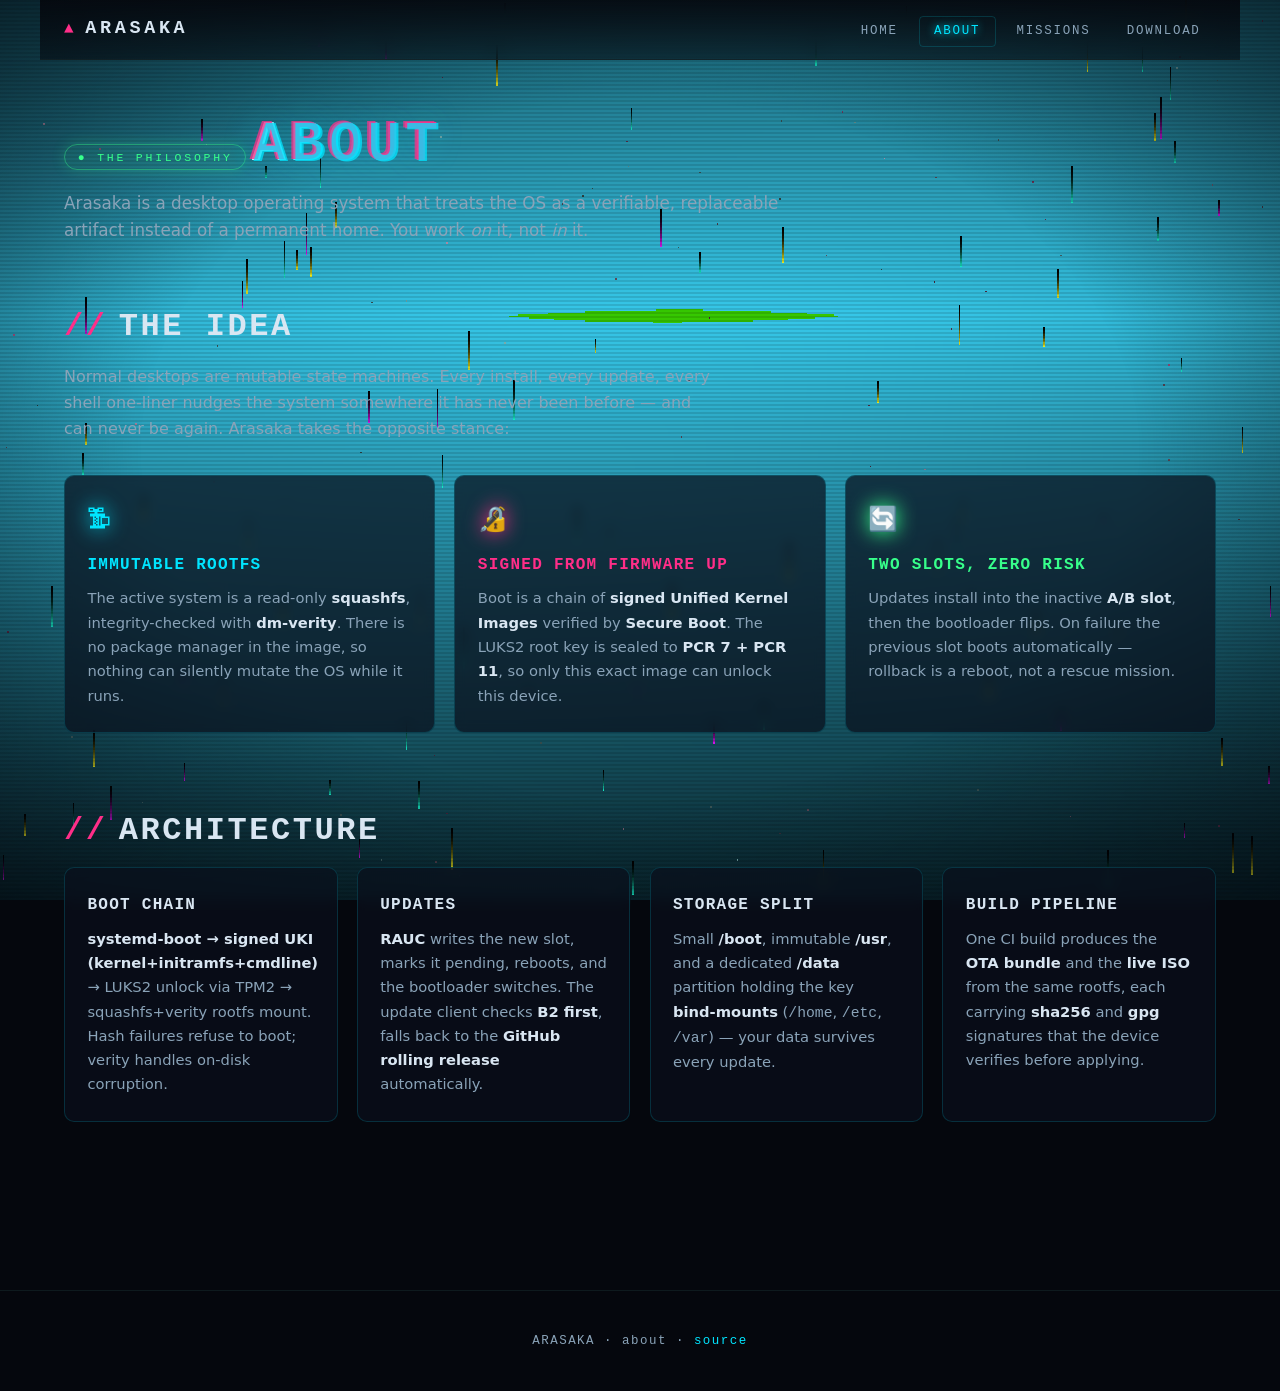
==== about.html @ d81a2105 "feat: static site - WASM background, home/about/missions/download/404 pages" ====
<!DOCTYPE html>
<html lang="en">
<head>
<meta charset="utf-8">
<meta name="viewport" content="width=device-width, initial-scale=1">
<title>About — ARASAKA</title>
<meta name="description" content="About the Arasaka project: philosophy, architecture, and how the immutable Arch + COSMIC desktop OS is built.">
<link rel="icon" href="data:image/svg+xml,%3Csvg xmlns='http://www.w3.org/2000/svg' viewBox='0 0 24 24'%3E%3Cpath fill='%23ff2e88' d='M12 2 2 22h20Z'/%3E%3C/svg%3E">
<link rel="stylesheet" href="assets/css/style.css">
</head>
<body class="scanlines">
<canvas id="bg" aria-hidden="true"></canvas>

<nav>
  <a class="logo" href="index.html"><span class="tri">▲</span>ARASAKA</a>
  <ul>
    <li><a class="link" href="index.html">Home</a></li>
    <li><a class="link" href="about.html" aria-current="page">About</a></li>
    <li><a class="link" href="missions.html">Missions</a></li>
    <li><a class="link" href="download.html">Download</a></li>
  </ul>
</nav>

<div class="page-hero">
  <span class="badge">● the philosophy</span>
  <h1 class="glitch" data-text="ABOUT">ABOUT</h1>
  <p class="sub">
    Arasaka is a desktop operating system that treats the OS as a verifiable,
    replaceable artifact instead of a permanent home. You work <i>on</i> it,
    not <i>in</i> it.
  </p>
</div>

<main>
  <section>
    <h2 class="sec">The idea</h2>
    <p class="sec-sub">
      Normal desktops are mutable state machines. Every install, every update,
      every shell one-liner nudges the system somewhere it has never been before —
      and can never be again. Arasaka takes the opposite stance:
    </p>
    <div class="grid">
      <div class="card cyan">
        <div class="icon">🗜</div>
        <h3>Immutable rootfs</h3>
        <p>The active system is a read-only <b>squashfs</b>, integrity-checked with <b>dm-verity</b>. There is no package manager in the image, so nothing can silently mutate the OS while it runs.</p>
      </div>
      <div class="card magenta">
        <div class="icon">🔏</div>
        <h3>Signed from firmware up</h3>
        <p>Boot is a chain of <b>signed Unified Kernel Images</b> verified by <b>Secure Boot</b>. The LUKS2 root key is sealed to <b>PCR 7 + PCR 11</b>, so only this exact image can unlock this device.</p>
      </div>
      <div class="card green">
        <div class="icon">🔄</div>
        <h3>Two slots, zero risk</h3>
        <p>Updates install into the inactive <b>A/B slot</b>, then the bootloader flips. On failure the previous slot boots automatically — rollback is a reboot, not a rescue mission.</p>
      </div>
    </div>
  </section>

  <section>
    <h2 class="sec">Architecture</h2>
    <div class="grid">
      <div class="card">
        <h3>Boot chain</h3>
        <p><b>systemd-boot → signed UKI (kernel+initramfs+cmdline)</b> → LUKS2 unlock via TPM2 → squashfs+verity rootfs mount. Hash failures refuse to boot; verity handles on-disk corruption.</p>
      </div>
      <div class="card">
        <h3>Updates</h3>
        <p><b>RAUC</b> writes the new slot, marks it pending, reboots, and the bootloader switches. The update client checks <b>B2 first</b>, falls back to the <b>GitHub rolling release</b> automatically.</p>
      </div>
      <div class="card">
        <h3>Storage split</h3>
        <p>Small <b>/boot</b>, immutable <b>/usr</b>, and a dedicated <b>/data</b> partition holding the key <b>bind-mounts</b> (<code>/home</code>, <code>/etc</code>, <code>/var</code>) — your data survives every update.</p>
      </div>
      <div class="card">
        <h3>Build pipeline</h3>
        <p>One CI build produces the <b>OTA bundle</b> and the <b>live ISO</b> from the same rootfs, each carrying <b>sha256</b> and <b>gpg</b> signatures that the device verifies before applying.</p>
      </div>
    </div>
  </section>
</main>

<footer>
  <p>ARASAKA · about · <a href="https://github.com/arasaka-cpu/arasaka" target="_blank" rel="noopener">source</a></p>
</footer>

<script src="assets/js/loader.js" defer></script>
</body>
</html>
---- assets/css/style.css ----
/* =============================================================
   ARASAKA site theme — neon cyberpunk, no JS for the pretty parts.
   Motion is: CSS keyframes + a WASM-rendered <canvas> background.
   ============================================================= */

:root {
  --bg: #05070d;
  --panel: rgba(10, 16, 28, 0.72);
  --panel-solid: #0a101c;
  --line: rgba(0, 229, 255, 0.16);
  --line-soft: rgba(127, 255, 240, 0.08);
  --cyan: #00e5ff;
  --magenta: #ff2e88;
  --green: #37ff8b;
  --amber: #ffc837;
  --text: #d9e6f2;
  --text-dim: #8aa3b8;
  --mono: "JetBrains Mono", "Fira Code", ui-monospace, "Cascadia Mono", Consolas, monospace;
  --sans: "Inter", system-ui, -apple-system, "Segoe UI", Roboto, sans-serif;
}

* { box-sizing: border-box; margin: 0; padding: 0; }

html { scroll-behavior: smooth; }

body {
  background: var(--bg);
  color: var(--text);
  font-family: var(--sans);
  line-height: 1.65;
  min-height: 100vh;
  overflow-x: hidden;
}

::selection { background: var(--magenta); color: #fff; }

/* ---------- animated WASM background ---------- */
#bg {
  position: fixed;
  inset: 0;
  width: 100%;
  height: 100%;
  z-index: -2;
  object-fit: cover;
  image-rendering: pixelated;
  opacity: 0.9;
}

/* CRT scanlines + vignette (pure CSS) */
.scanlines::before {
  content: "";
  position: fixed;
  inset: 0;
  z-index: -1;
  pointer-events: none;
  background: repeating-linear-gradient(
    0deg,
    rgba(0, 0, 0, 0) 0px,
    rgba(0, 0, 0, 0) 2px,
    rgba(0, 0, 0, 0.22) 3px,
    rgba(0, 0, 0, 0) 4px
  );
}
.scanlines::after {
  content: "";
  position: fixed;
  inset: 0;
  z-index: -1;
  pointer-events: none;
  background: radial-gradient(
    ellipse at center,
    rgba(0, 0, 0, 0) 55%,
    rgba(2, 4, 10, 0.55) 100%
  );
}

/* ---------- nav ---------- */
nav {
  position: sticky;
  top: 0;
  z-index: 50;
  display: flex;
  align-items: center;
  justify-content: space-between;
  gap: 1rem;
  padding: 0.9rem 1.5rem;
  max-width: 1200px;
  margin: 0 auto;
  flex-wrap: wrap;
  background: linear-gradient(180deg, rgba(5, 7, 13, 0.9), rgba(5, 7, 13, 0.55));
  backdrop-filter: blur(10px);
  border-bottom: 1px solid var(--line-soft);
}

.logo {
  font-family: var(--mono);
  font-weight: 800;
  font-size: 1.15rem;
  letter-spacing: 0.2em;
  text-decoration: none;
  color: var(--text);
  display: flex;
  align-items: center;
  gap: 0.5rem;
  white-space: nowrap;
}
.logo .tri { color: var(--magenta); font-size: 1rem; animation: pulse 2.4s infinite; }

nav ul {
  list-style: none;
  display: flex;
  gap: 0.35rem;
  flex-wrap: wrap;
}
nav a.link {
  font-family: var(--mono);
  font-size: 0.78rem;
  letter-spacing: 0.14em;
  text-transform: uppercase;
  text-decoration: none;
  color: var(--text-dim);
  padding: 0.45rem 0.9rem;
  border: 1px solid transparent;
  border-radius: 4px;
  transition: color 0.15s, border-color 0.15s, box-shadow 0.15s;
}
nav a.link:hover { color: var(--cyan); border-color: var(--line); box-shadow: 0 0 12px rgba(0, 229, 255, 0.25); }
nav a.link[aria-current] { color: var(--cyan); border-color: var(--line); text-shadow: 0 0 8px var(--cyan); }

/* ---------- hero ---------- */
.hero {
  min-height: 72vh;
  display: flex;
  flex-direction: column;
  justify-content: center;
  align-items: flex-start;
  gap: 1.4rem;
  padding: 4rem 1.5rem;
  max-width: 1200px;
  margin: 0 auto;
}

.badge {
  font-family: var(--mono);
  font-size: 0.72rem;
  letter-spacing: 0.24em;
  text-transform: uppercase;
  color: var(--green);
  border: 1px solid rgba(55, 255, 139, 0.4);
  padding: 0.35rem 0.8rem;
  border-radius: 999px;
  background: rgba(55, 255, 139, 0.06);
  box-shadow: 0 0 14px rgba(55, 255, 139, 0.2);
  animation: pulse 3s infinite;
}

h1 {
  font-family: var(--mono);
  font-size: clamp(2.6rem, 8vw, 5.4rem);
  font-weight: 800;
  letter-spacing: 0.06em;
  line-height: 1;
  text-transform: uppercase;
  background: linear-gradient(90deg, var(--text) 0%, var(--cyan) 40%, var(--magenta) 100%);
  -webkit-background-clip: text;
  background-clip: text;
  color: transparent;
  text-shadow: 0 0 40px rgba(0, 229, 255, 0.15);
}

h1 .cursor {
  color: var(--cyan);
  background: linear-gradient(90deg, var(--text) 0%, var(--cyan) 40%, var(--magenta) 100%);
  -webkit-background-clip: text;
  background-clip: text;
  animation: blink 1s steps(2) infinite;
}

.hero p.tagline {
  max-width: 56ch;
  color: var(--text-dim);
  font-size: clamp(1rem, 1.8vw, 1.2rem);
}
.hero p.tagline b { color: var(--cyan); font-weight: 600; }

/* ---------- sections ---------- */
main { max-width: 1200px; margin: 0 auto; padding: 1rem 1.5rem 6rem; }

section { margin-bottom: 4.5rem; }

h2.sec {
  font-family: var(--mono);
  font-size: clamp(1.4rem, 3vw, 2rem);
  font-weight: 700;
  letter-spacing: 0.08em;
  text-transform: uppercase;
  margin-bottom: 0.6rem;
  display: flex;
  align-items: center;
  gap: 0.7rem;
}
h2.sec::before { content: "//"; color: var(--magenta); }
.sec-sub { color: var(--text-dim); max-width: 64ch; margin-bottom: 2rem; }

/* ---------- cards ---------- */
.grid {
  display: grid;
  grid-template-columns: repeat(auto-fit, minmax(260px, 1fr));
  gap: 1.2rem;
}

.card {
  background: var(--panel);
  border: 1px solid var(--line);
  border-radius: 10px;
  padding: 1.5rem 1.4rem;
  backdrop-filter: blur(6px);
  transition: transform 0.2s, border-color 0.2s, box-shadow 0.2s;
}
.card:hover {
  transform: translateY(-4px);
  border-color: rgba(0, 229, 255, 0.5);
  box-shadow: 0 8px 30px rgba(0, 229, 255, 0.12);
}
.card .icon {
  font-size: 1.5rem;
  margin-bottom: 0.8rem;
  filter: drop-shadow(0 0 10px currentColor);
}
.card.cyan { color: var(--cyan); }
.card.magenta { color: var(--magenta); }
.card.green { color: var(--green); }
.card.amber { color: var(--amber); }
.card h3 { font-family: var(--mono); font-size: 1rem; letter-spacing: 0.08em; text-transform: uppercase; margin-bottom: 0.5rem; }
.card p { color: var(--text-dim); font-size: 0.92rem; }
.card p b { color: var(--text); }

/* ---------- glitch title ---------- */
.glitch {
  position: relative;
  display: inline-block;
}
.glitch::before,
.glitch::after {
  content: attr(data-text);
  position: absolute;
  inset: 0;
  pointer-events: none;
}
.glitch::before {
  color: var(--magenta);
  transform: translate(-2px, -1px);
  animation: glitch-a 2.4s infinite steps(2, end);
  opacity: 0.75;
}
.glitch::after {
  color: var(--cyan);
  transform: translate(2px, 1px);
  animation: glitch-b 3.1s infinite steps(2, end);
  opacity: 0.75;
}

/* ---------- ticker ---------- */
.ticker {
  overflow: hidden;
  border-top: 1px solid var(--line);
  border-bottom: 1px solid var(--line);
  padding: 0.8rem 0;
  margin-bottom: 4.5rem;
  background: rgba(0, 0, 0, 0.3);
}
.ticker-track {
  display: flex;
  gap: 3rem;
  width: max-content;
  white-space: nowrap;
  animation: ticker 28s linear infinite;
}
.ticker-track span { font-family: var(--mono); font-size: 0.85rem; letter-spacing: 0.18em; text-transform: uppercase; color: var(--text-dim); }
.ticker-track span b { color: var(--cyan); font-weight: 600; }

/* ---------- timeline / missions ---------- */
.timeline { border-left: 1px solid var(--line); margin-left: 0.5rem; padding-left: 1.6rem; }
.tl-item { position: relative; margin-bottom: 2.2rem; }
.tl-item::before {
  content: "";
  position: absolute;
  left: -1.6rem;
  top: 0.4rem;
  width: 11px;
  height: 11px;
  border-radius: 50%;
  background: var(--cyan);
  box-shadow: 0 0 10px var(--cyan);
  transform: translateX(-50%);
}
.tl-item.done::before { background: var(--green); box-shadow: 0 0 10px var(--green); }
.tl-item.next::before { background: var(--amber); box-shadow: 0 0 10px var(--amber); }
.tl-item h3 { font-family: var(--mono); font-size: 1rem; letter-spacing: 0.06em; text-transform: uppercase; margin-bottom: 0.3rem; }
.tl-item p { color: var(--text-dim); font-size: 0.95rem; max-width: 70ch; }

.status {
  font-family: var(--mono);
  font-size: 0.7rem;
  letter-spacing: 0.16em;
  padding: 0.2rem 0.6rem;
  border-radius: 4px;
  margin-left: 0.6rem;
  vertical-align: middle;
}
.status.done { color: var(--green); border: 1px solid rgba(55,255,139,0.5); }
.status.next { color: var(--amber); border: 1px solid rgba(255,200,55,0.5); }
.status.now { color: var(--cyan); border: 1px solid rgba(0,229,255,0.5); }

/* progress bars (pure CSS animation) */
.bar {
  height: 8px;
  max-width: 420px;
  border-radius: 999px;
  background: rgba(255, 255, 255, 0.06);
  border: 1px solid var(--line-soft);
  overflow: hidden;
  margin-top: 0.7rem;
}
.bar > div {
  height: 100%;
  background: linear-gradient(90deg, var(--cyan), var(--magenta));
  border-radius: 999px;
  animation: grow 1.4s cubic-bezier(0.2, 0.8, 0.2, 1) both;
}

/* ---------- download page ---------- */
.dl-block { margin-bottom: 2.6rem; }
.dl-block h3 { font-family: var(--mono); font-size: 1.05rem; letter-spacing: 0.06em; text-transform: uppercase; margin-bottom: 0.8rem; color: var(--cyan); }
.dl-block p { color: var(--text-dim); max-width: 72ch; margin-bottom: 0.8rem; }
.dl-block p b { color: var(--text); }

.code-box {
  font-family: var(--mono);
  font-size: 0.9rem;
  background: rgba(0, 0, 0, 0.5);
  border: 1px solid var(--line);
  border-left: 3px solid var(--cyan);
  border-radius: 6px;
  padding: 0.9rem 1.1rem;
  margin: 0.8rem 0 1.2rem;
  overflow-x: auto;
  white-space: pre-wrap;
  word-break: break-all;
}

.big-btn {
  display: inline-flex;
  align-items: center;
  gap: 0.7rem;
  font-family: var(--mono);
  font-size: 0.9rem;
  font-weight: 600;
  letter-spacing: 0.12em;
  text-transform: uppercase;
  text-decoration: none;
  color: var(--bg);
  background: linear-gradient(90deg, var(--cyan), var(--magenta));
  padding: 0.95rem 1.8rem;
  border-radius: 8px;
  box-shadow: 0 0 24px rgba(0, 229, 255, 0.35);
  transition: transform 0.15s, box-shadow 0.2s;
}
.big-btn:hover { transform: translateY(-2px); box-shadow: 0 0 40px rgba(255, 46, 136, 0.5); }

/* ---------- footer ---------- */
footer {
  border-top: 1px solid var(--line-soft);
  padding: 2.5rem 1.5rem;
  text-align: center;
  color: var(--text-dim);
  font-family: var(--mono);
  font-size: 0.78rem;
  letter-spacing: 0.12em;
}
footer a { color: var(--cyan); text-decoration: none; }
footer a:hover { text-shadow: 0 0 8px var(--cyan); }

/* ---------- page hero ---------- */
.page-hero { padding: 3.5rem 1.5rem 2.5rem; max-width: 1200px; margin: 0 auto; }
.page-hero h1 { font-size: clamp(2rem, 6vw, 3.6rem); }
.page-hero .sub { color: var(--text-dim); max-width: 68ch; margin-top: 1rem; font-size: 1.05rem; }

/* ---------- keyframes ---------- */
@keyframes pulse {
  0%, 100% { opacity: 1; }
  50% { opacity: 0.45; }
}
@keyframes blink { 0%, 49% { opacity: 1; } 50%, 100% { opacity: 0; } }
@keyframes ticker {
  from { transform: translateX(0); }
  to { transform: translateX(-50%); }
}
@keyframes grow {
  from { width: 0; }
}
@keyframes glitch-a {
  0%, 86%, 100% { clip-path: inset(0 0 100% 0); transform: translate(0, 0); }
  87% { clip-path: inset(10% 0 55% 0); transform: translate(-3px, -2px); }
  91% { clip-path: inset(60% 0 5% 0); transform: translate(3px, 1px); }
  95% { clip-path: inset(30% 0 40% 0); transform: translate(-2px, 2px); }
}
@keyframes glitch-b {
  0%, 82%, 100% { clip-path: inset(100% 0 0 0); transform: translate(0, 0); }
  83% { clip-path: inset(45% 0 30% 0); transform: translate(3px, 1px); }
  88% { clip-path: inset(10% 0 70% 0); transform: translate(-3px, -1px); }
  94% { clip-path: inset(70% 0 10% 0); transform: translate(2px, -2px); }
}

/* ---------- reduced motion ---------- */
@media (prefers-reduced-motion: reduce) {
  .glitch::before, .glitch::after { animation: none; display: none; }
  .ticker-track { animation: none; }
  .bar > div { animation: none; }
  .logo .tri { animation: none; }
  #bg { display: none; }
  html { scroll-behavior: auto; }
}

/* ---------- responsive ---------- */
@media (max-width: 640px) {
  nav { justify-content: center; }
  .hero { min-height: 60vh; align-items: center; text-align: center; }
  .hero p.tagline { margin: 0 auto; }
}
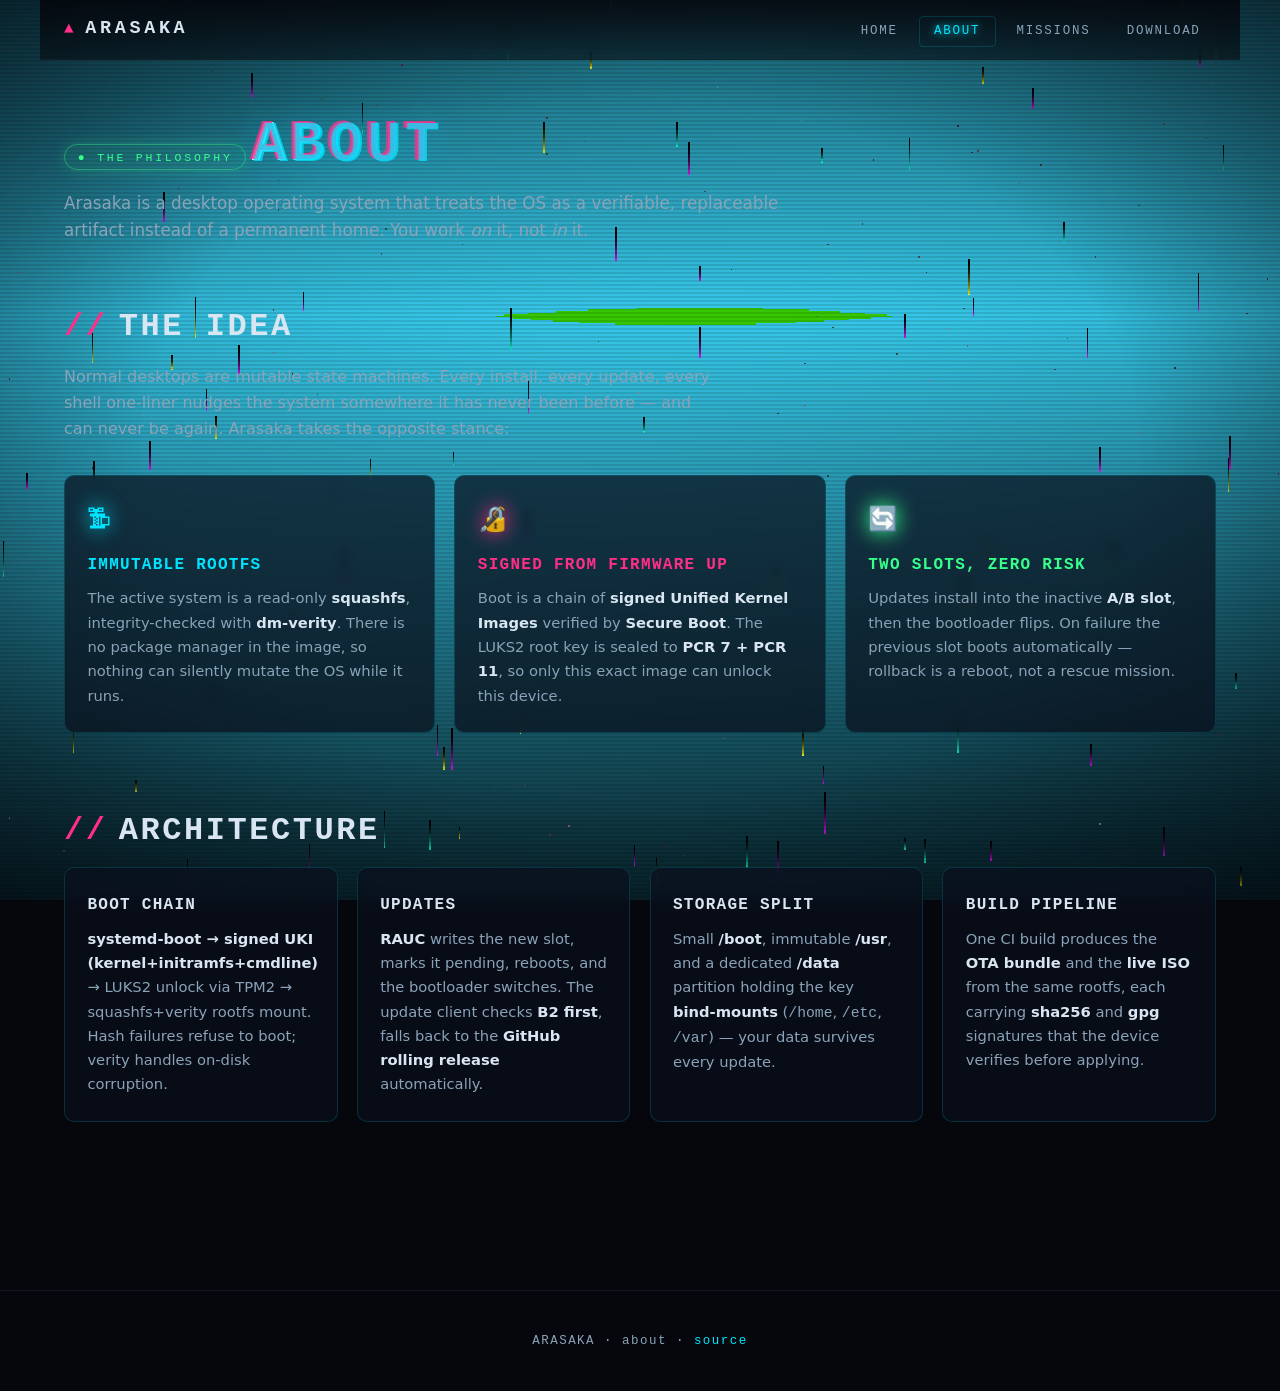
==== commit 25457ccf: "seo: add sitemap.xml, robots.txt, and keyword/OG meta tags - robots.txt: allow all + point to sitema" ====
--- a/about.html
+++ b/about.html
@@ -4,7 +4,13 @@
 <meta charset="utf-8">
 <meta name="viewport" content="width=device-width, initial-scale=1">
 <title>About — ARASAKA</title>
-<meta name="description" content="About the Arasaka project: philosophy, architecture, and how the immutable Arch + COSMIC desktop OS is built.">
+<meta name="description" content="About the Arasaka project: philosophy, architecture, and how the immutable Arch + COSMIC desktop Linux OS is built.">
+<meta name="keywords" content="arasaka, arasaka-os, linux, linux distro, immutable os, immutable linux, arch linux, cosmic desktop, secure boot, tpm2, luks2, rauc ota, squashfs, dm-verity">
+<meta property="og:type" content="website">
+<meta property="og:site_name" content="ARASAKA">
+<meta property="og:title" content="About — ARASAKA">
+<meta property="og:description" content="How the Arasaka immutable Arch + COSMIC desktop Linux OS is built: signed UKI, LUKS2 + TPM2, squashfs + verity rootfs, A/B RAUC updates.">
+<link rel="canonical" href="https://arasaka-cpu.github.io/arasaka-site/about.html">
 <link rel="icon" href="data:image/svg+xml,%3Csvg xmlns='http://www.w3.org/2000/svg' viewBox='0 0 24 24'%3E%3Cpath fill='%23ff2e88' d='M12 2 2 22h20Z'/%3E%3C/svg%3E">
 <link rel="stylesheet" href="assets/css/style.css">
 </head>
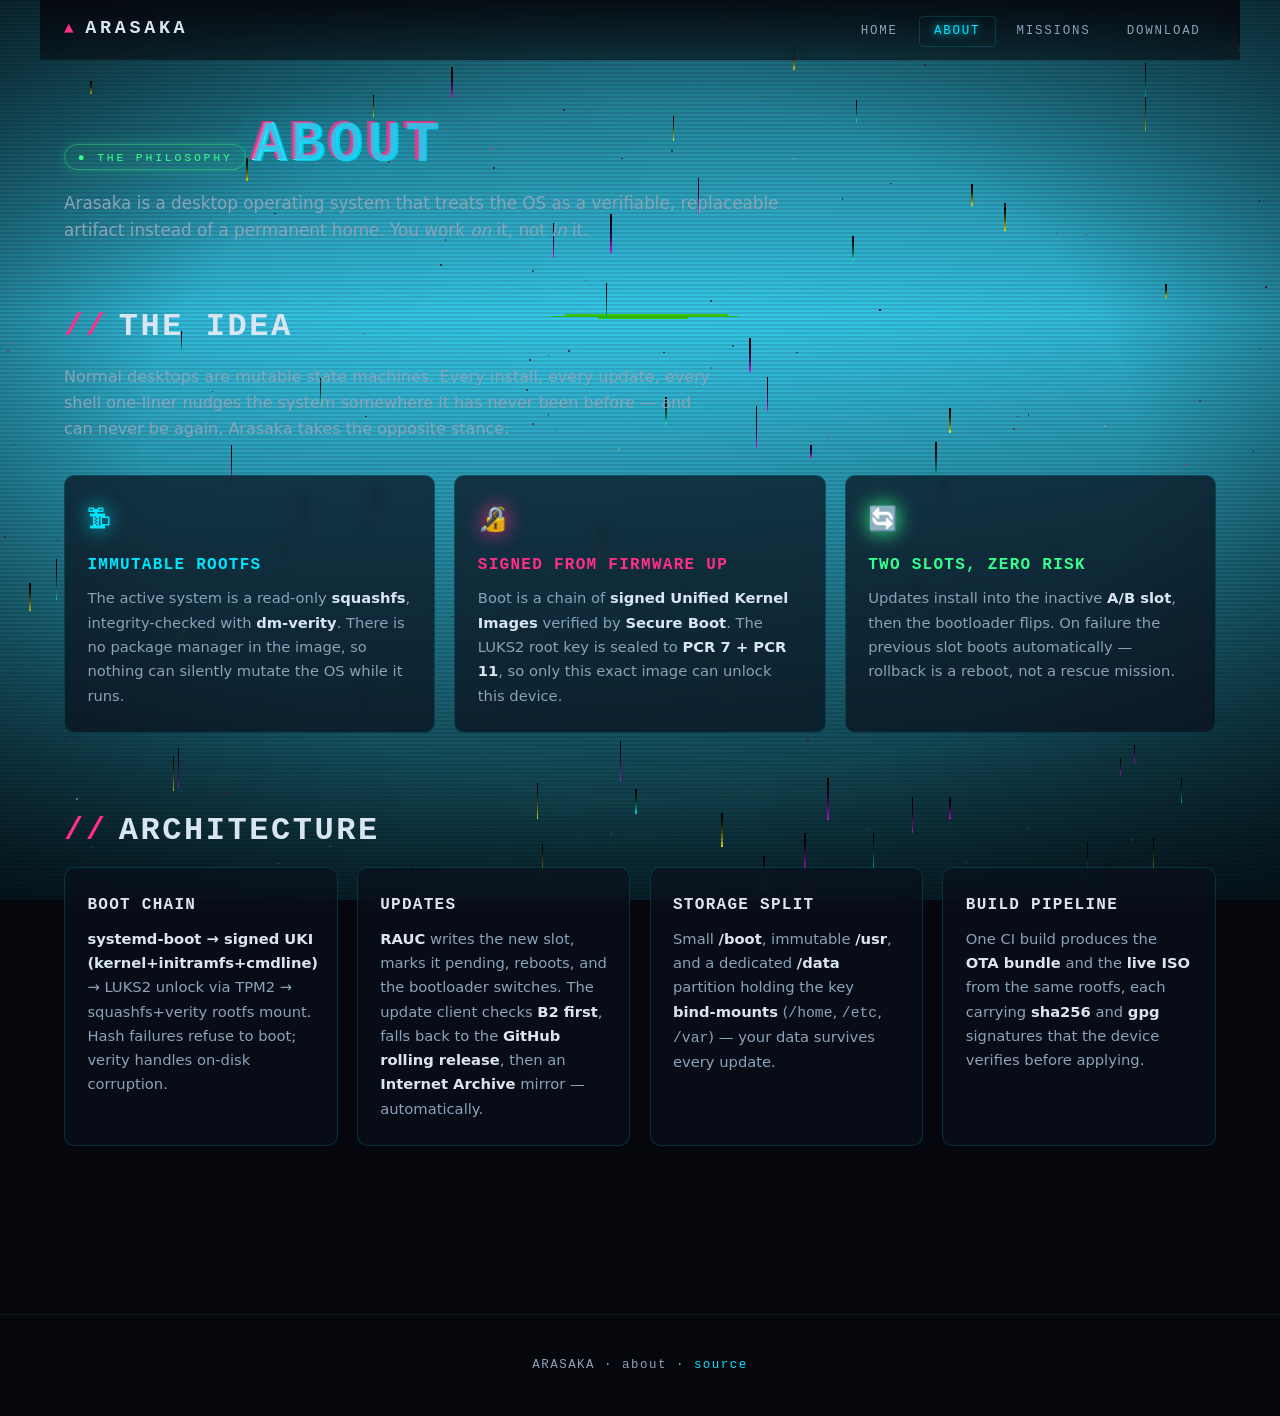
==== commit 90262145: "docs: multi-source OTA (B2 + GitHub + Internet Archive), worker streams B2 server-side" ====
--- a/about.html
+++ b/about.html
@@ -73,7 +73,7 @@
       </div>
       <div class="card">
         <h3>Updates</h3>
-        <p><b>RAUC</b> writes the new slot, marks it pending, reboots, and the bootloader switches. The update client checks <b>B2 first</b>, falls back to the <b>GitHub rolling release</b> automatically.</p>
+        <p><b>RAUC</b> writes the new slot, marks it pending, reboots, and the bootloader switches. The update client checks <b>B2 first</b>, falls back to the <b>GitHub rolling release</b>, then an <b>Internet Archive</b> mirror — automatically.</p>
       </div>
       <div class="card">
         <h3>Storage split</h3>
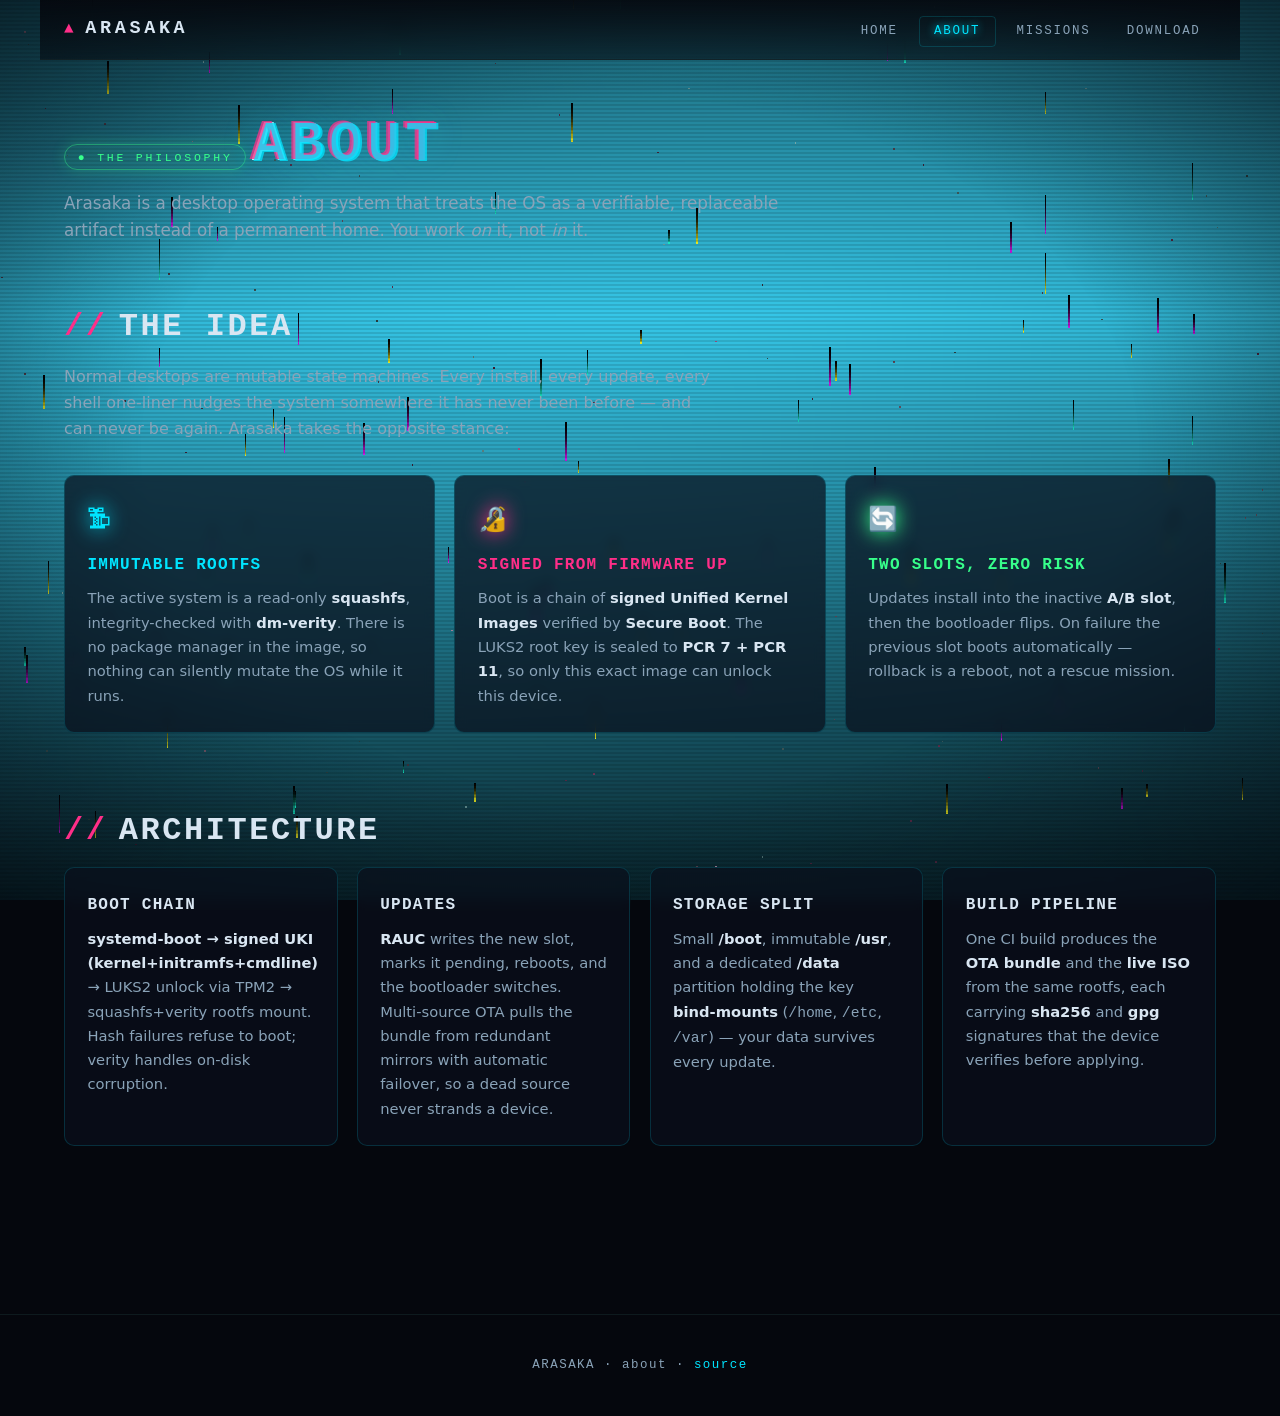
==== commit 6a636039: "docs: scrub infrastructure details from public site Remove all mentions of Backblaze B2, GitHub rele" ====
--- a/about.html
+++ b/about.html
@@ -10,8 +10,7 @@
 <meta property="og:site_name" content="ARASAKA">
 <meta property="og:title" content="About — ARASAKA">
 <meta property="og:description" content="How the Arasaka immutable Arch + COSMIC desktop Linux OS is built: signed UKI, LUKS2 + TPM2, squashfs + verity rootfs, A/B RAUC updates.">
-<link rel="canonical" href="https://arasaka-cpu.github.io/arasaka-site/about.html">
-<link rel="icon" href="data:image/svg+xml,%3Csvg xmlns='http://www.w3.org/2000/svg' viewBox='0 0 24 24'%3E%3Cpath fill='%23ff2e88' d='M12 2 2 22h20Z'/%3E%3C/svg%3E">
+<link rel="canonical" href="https://arasaka-cpu.github.io/arasaka-site/about.html"><link rel="icon" href="data:image/svg+xml,%3Csvg xmlns='http://www.w3.org/2000/svg' viewBox='0 0 24 24'%3E%3Cpath fill='%23ff2e88' d='M12 2 2 22h20Z'/%3E%3C/svg%3E">
 <link rel="stylesheet" href="assets/css/style.css">
 </head>
 <body class="scanlines">
@@ -73,7 +72,7 @@
       </div>
       <div class="card">
         <h3>Updates</h3>
-        <p><b>RAUC</b> writes the new slot, marks it pending, reboots, and the bootloader switches. The update client checks <b>B2 first</b>, falls back to the <b>GitHub rolling release</b>, then an <b>Internet Archive</b> mirror — automatically.</p>
+        <p><b>RAUC</b> writes the new slot, marks it pending, reboots, and the bootloader switches. Multi-source OTA pulls the bundle from redundant mirrors with automatic failover, so a dead source never strands a device.</p>
       </div>
       <div class="card">
         <h3>Storage split</h3>
